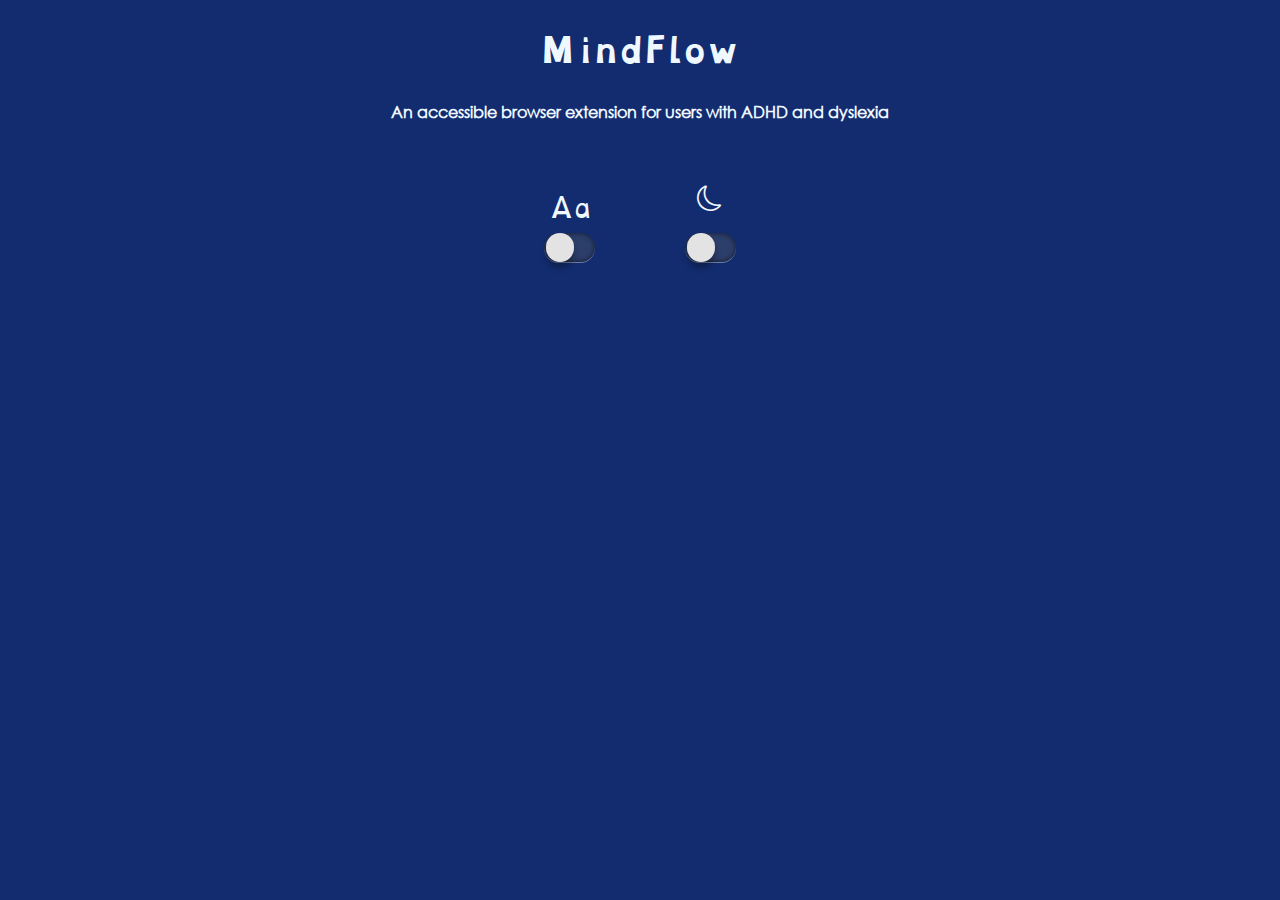
==== extension/popup.html @ ea17bdf7 "init" ====
<!DOCTYPE html>
<html lang="en">
<head>
    <link rel="stylesheet" href="style.css">
    <meta charset="UTF-8">
    <meta name="viewport" content="width=device-width, initial-scale=1.0">
    <link rel="stylesheet" href="https://cdn.jsdelivr.net/npm/bootstrap-icons@1.3.0/font/bootstrap-icons.css">
    <title>MindFlow</title>
</head>
<body>
    <h1>MindFlow</h1>
    <h3>An accessible browser extension for users with ADHD and dyslexia</h2>
        
    <div class="grid">
        <div class="container">
            <p class="open-dyslexic icon">Aa</p>
            <label class="switch" id="font">
                <input id="font-id" name="font" type="checkbox">
                <span class="slider"></span>
            </label>
        </div>

        <div class="container">
            <i class="bi-moon icon"></i>
            <label class="switch" id="mode">
                <input id="dark-mode-id" name="mode" type="checkbox">
                <span class="slider"></span>
            </label>
        </div>
    </div>
</body>

<script src="popup.js"></script>
</html>
---- extension/style.css ----
@font-face {
    font-family: 'OpenDyslexic-Bold'; 
    src: url('fonts/OpenDyslexic-Bold.otf'); 
}

@font-face {
    font-family: 'OpenDyslexic-Regular'; 
    src: url('fonts/OpenDyslexic-Regular.otf'); 
}

@font-face {
    font-family: 'CenturyGothic'; 
    src: url('fonts/CenturyGothic.woff'); 
}

body {
    background-color: #122C6F;
}

h1 {
    text-align: center;
    font-family: OpenDyslexic-Bold;
    color: aliceblue;
}

h3 {
    text-align: center;
    font-family: CenturyGothic;
    color: aliceblue;
    width: 50%;
    margin: auto;
    font-size: medium;
}

.grid {
    display: grid;
    grid-template-columns: repeat(2, 1fr);
    gap: 5%; 
    justify-content: center;
    align-items:end;
    margin: auto;
    width: fit-content;
    margin-top: 5%;
}

.container {
    display: flex;
    flex-direction: column;
    text-align: center;
    height: fit-content;

}

.icon {
    height: 3vw;
}

.open-dyslexic {
    font-family: "OpenDyslexic-Regular";
    color: aliceblue;
    font-size: 2vw;
    margin: 0;
}

.century-gothic {
    font-family: "CenturyGothic";
    color: aliceblue;
    font-size: 2vw;
    margin: 0;
}

.grid > * {
    width: 10vw;
    height: 7vw;
}

i {
    font-size: 2vw;
    color: aliceblue;
}
.text {
    font-family: OpenDyslexic-Bold;
    font-size: 1.5vw;
    color: #122C6F;
    border-color: #122C6F;
    border-radius: 0.5rem;
}

.text:hover {
    color: aliceblue;
    background-color: #122C6F;
    border-color: aliceblue;
}


/* From Uiverse.io by WhiteNervosa */ 

.slider {
    background-color: #ffffff2b;
    border-radius: 200px;
    margin: 10px;
    cursor: pointer;
    transition: box-shadow 0.2s cubic-bezier(0.4, 0, 0.2, 1) 0s;
    align-items: center;
    position: relative;
    display: block;
    width: 4vw;
    height: 2.2vw;
    box-shadow: rgba(0, 0, 0, 0.62) 0px 0px 5px inset, rgba(0, 0, 0, 0.21) 0px 0px 0px 24px inset,
            #22cc3f 0px 0px 0px 0px inset, rgba(224, 224, 224, 0.45) 0px 1px 0px 0px;
}

.slider::after {
    content: "";
    display: flex;
    left: 2px;
    width: 2.2vw;
    height: 2.2vw;
    background-color: #e3e3e3;
    border-radius: 50%;
    position: absolute;
    box-shadow: transparent 0px 0px 0px 2px, rgba(0, 0, 0, 0.3) 0px 6px 6px;
    transition: left 300ms cubic-bezier(0.4, 0, 0.2, 1) 0s, background-color 300ms cubic-bezier(0.4, 0, 0.2, 1) 0s;
    will-change: left, background-color;
}

.switch {
    display: flex;
    justify-content: center;
    align-content: center;
}

.switch input[type="checkbox"]:checked + .slider {
    box-shadow: rgba(0, 0, 0, 0.62) 0px 0px 5px inset, #22cc3f 0px 0px 0px 2px inset, #22cc3f 0px 0px 0px 24px inset,
            rgba(224, 224, 224, 0.45) 0px 1px 0px 0px;
}

.switch input[type="checkbox"]:checked + .slider::after {
    left: 2vw;
}

.switch input[type="checkbox"] {
    display: none;
}
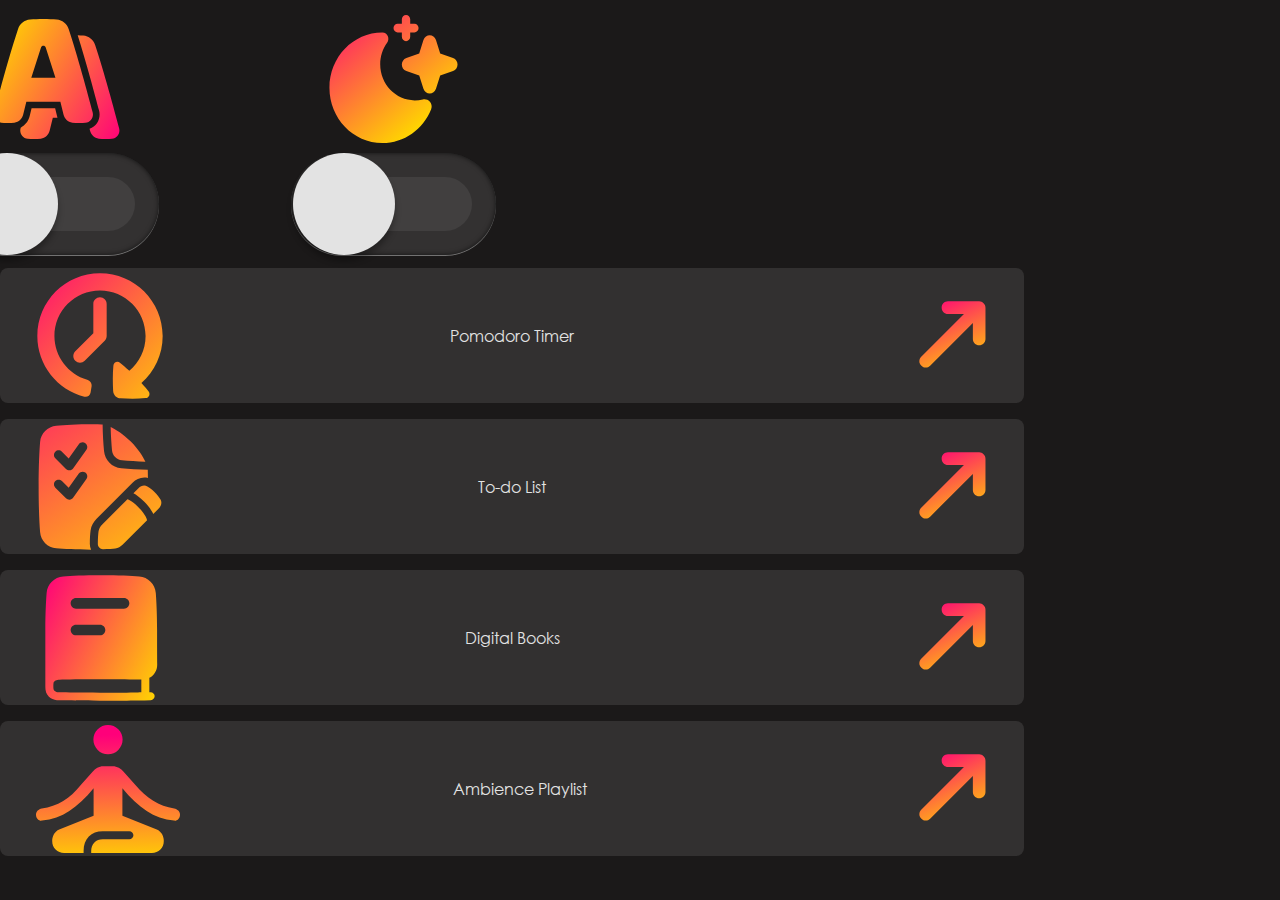
==== commit d4eb94e8: "update" ====
--- a/extension/popup.html
+++ b/extension/popup.html
@@ -8,12 +8,12 @@
     <title>MindFlow</title>
 </head>
 <body>
-    <h1>MindFlow</h1>
-    <h3>An accessible browser extension for users with ADHD and dyslexia</h2>
+    <!-- <h1>MindFlow</h1>
+    <h3>An accessible browser extension for users with ADHD and dyslexia</h2> -->
         
-    <div class="grid">
+    <div class="grid-1">
         <div class="container">
-            <p class="open-dyslexic icon">Aa</p>
+            <img src="icons/font.svg" class="icon">
             <label class="switch" id="font">
                 <input id="font-id" name="font" type="checkbox">
                 <span class="slider"></span>
@@ -21,13 +21,37 @@
         </div>
 
         <div class="container">
-            <i class="bi-moon icon"></i>
+            <img src="icons/moon.svg" class="icon">
             <label class="switch" id="mode">
                 <input id="dark-mode-id" name="mode" type="checkbox">
                 <span class="slider"></span>
             </label>
         </div>
     </div>
+
+    <div class="grid-2">
+        <button class="rect" id="pomodoro">
+            <img src="icons/clock.svg" class="icon">
+            <p class="link" href="pomofocus.io">Pomodoro Timer</p>
+            <img src="icons/arrow.svg" class="icon">
+        </button>
+        <button class="rect" id="list">
+            <img src="icons/list.svg" class="icon">
+            <p class="link">To-do List</p>
+            <img src="icons/arrow.svg" class="icon">
+        </button>
+        <button class="rect" id="books">
+            <img src="icons/book.svg" class="icon">
+            <p class="link">Digital Books</p>
+            <img src="icons/arrow.svg" class="icon">
+        </button>
+
+        <button class="rect" id="playlist">
+            <img src="icons/zen.svg" class="icon">
+            <p class="link">Ambience Playlist</p>
+            <img src="icons/arrow.svg" class="icon">
+        </button>
+    </div>
 </body>
 
 <script src="popup.js"></script>
--- a/extension/style.css
+++ b/extension/style.css
@@ -13,8 +13,15 @@
     src: url('fonts/CenturyGothic.woff'); 
 }
 
+html {
+    width: 300px;
+    height: 400px;
+}
 body {
-    background-color: #122C6F;
+    background-color: rgb(27, 25, 25);
+    width: 300px;
+    height: 400px;
+    margin: auto;
 }
 
 h1 {
@@ -32,10 +39,10 @@
     font-size: medium;
 }
 
-.grid {
+.grid-1 {
     display: grid;
     grid-template-columns: repeat(2, 1fr);
-    gap: 5%; 
+    gap: 25%; 
     justify-content: center;
     align-items:end;
     margin: auto;
@@ -43,16 +50,52 @@
     margin-top: 5%;
 }
 
+.grid-2 {
+    margin-top: 1%;
+    display: flex;
+    flex-direction: column;
+    gap: 1rem;
+}
+
+.rect {
+    display: flex;
+    flex-direction: row;
+    align-items: center;
+    background-color: rgba(255, 255, 255, 0.1);
+    margin: auto;
+    width: 80vw;
+    height: 15vh;
+    border-radius: 0.5rem;
+    justify-content: space-between;
+    border: none;
+}
+
+.rect:hover {
+    cursor: pointer;
+}
+
+.rect img {
+    margin-left: 3%;
+}
+
+.link {
+    color: #e3e3e3;
+    font-family: "CenturyGothic";
+    text-decoration: none;
+    font-size: 1rem;
+}
+
 .container {
     display: flex;
     flex-direction: column;
     text-align: center;
+    justify-content: center;
     height: fit-content;
 
 }
 
 .icon {
-    height: 3vw;
+    height: 10vw;
 }
 
 .open-dyslexic {
@@ -78,6 +121,7 @@
     font-size: 2vw;
     color: aliceblue;
 }
+
 .text {
     font-family: OpenDyslexic-Bold;
     font-size: 1.5vw;
@@ -104,18 +148,18 @@
     align-items: center;
     position: relative;
     display: block;
-    width: 4vw;
-    height: 2.2vw;
+    width: 16vw;
+    height: 8vw;
     box-shadow: rgba(0, 0, 0, 0.62) 0px 0px 5px inset, rgba(0, 0, 0, 0.21) 0px 0px 0px 24px inset,
-            #22cc3f 0px 0px 0px 0px inset, rgba(224, 224, 224, 0.45) 0px 1px 0px 0px;
+            #FF007A 0px 0px 0px 0px inset, rgba(224, 224, 224, 0.45) 0px 1px 0px 0px;
 }
 
 .slider::after {
     content: "";
     display: flex;
     left: 2px;
-    width: 2.2vw;
-    height: 2.2vw;
+    width: 8vw;
+    height: 8vw;
     background-color: #e3e3e3;
     border-radius: 50%;
     position: absolute;
@@ -131,12 +175,12 @@
 }
 
 .switch input[type="checkbox"]:checked + .slider {
-    box-shadow: rgba(0, 0, 0, 0.62) 0px 0px 5px inset, #22cc3f 0px 0px 0px 2px inset, #22cc3f 0px 0px 0px 24px inset,
+    box-shadow: rgba(0, 0, 0, 0.62) 0px 0px 5px inset, #FF007A 0px 0px 0px 2px inset, #FF007A 0px 0px 0px 24px inset,
             rgba(224, 224, 224, 0.45) 0px 1px 0px 0px;
 }
 
 .switch input[type="checkbox"]:checked + .slider::after {
-    left: 2vw;
+    left: 8vw;
 }
 
 .switch input[type="checkbox"] {
